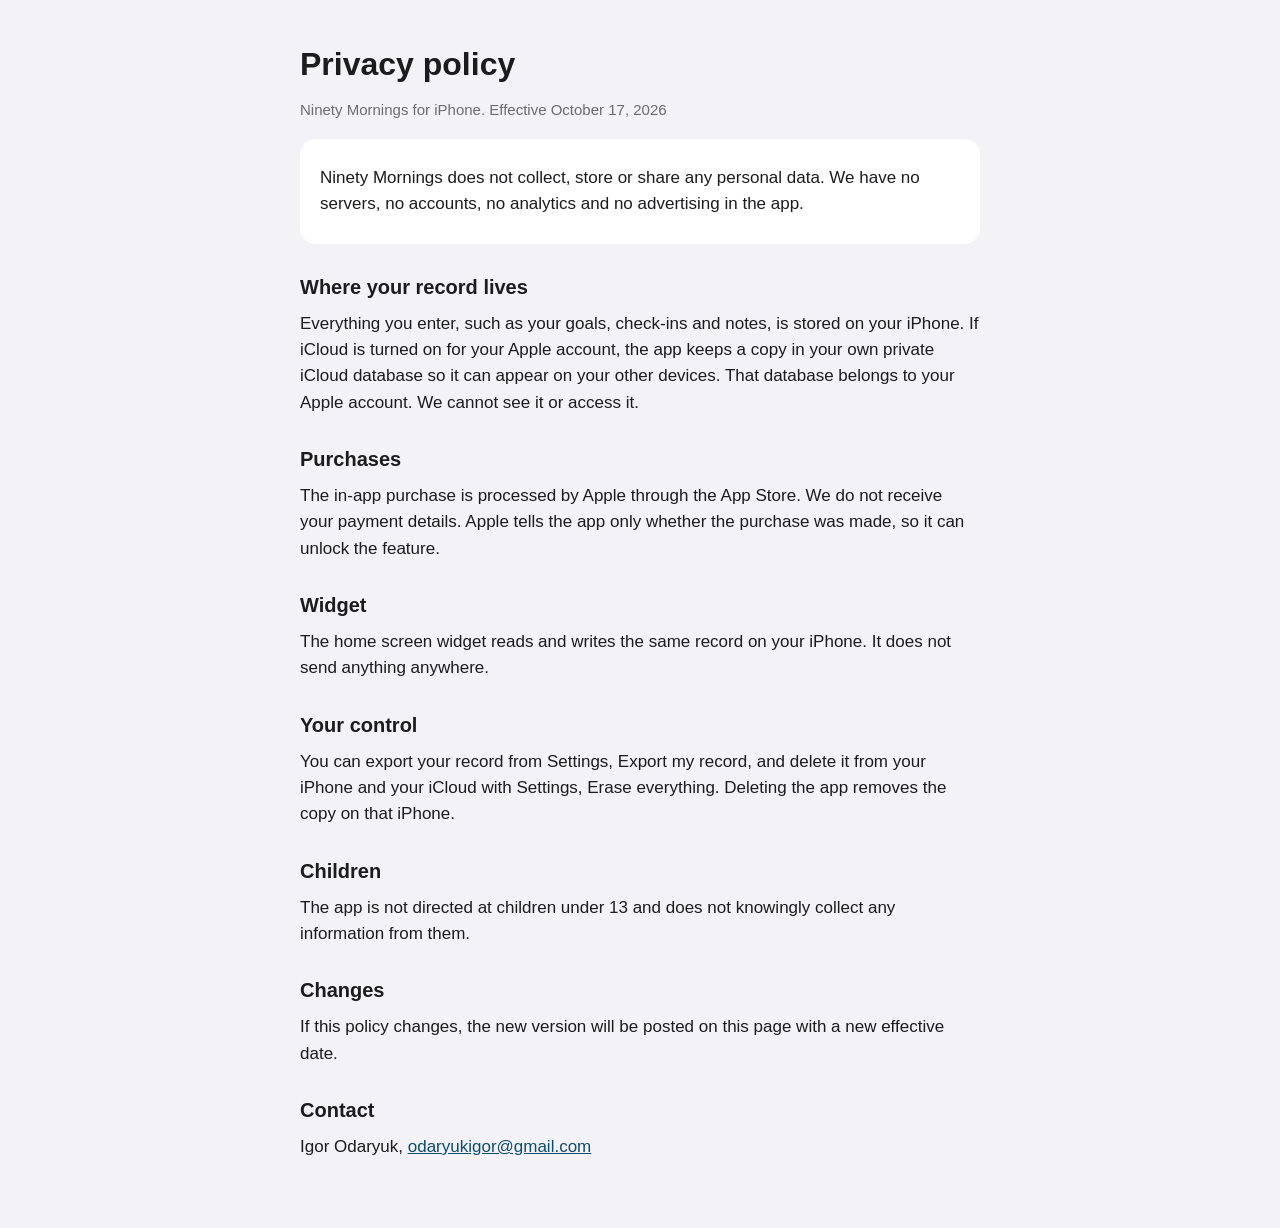
==== privacy.html @ b111d776 "Ninety Mornings support and privacy pages" ====
<!doctype html><html lang="en"><head><meta charset="utf-8"><meta name="viewport" content="width=device-width,initial-scale=1">
<title>Ninety Mornings Privacy Policy</title><link rel="stylesheet" href="style.css"></head><body><main>
<h1>Privacy policy</h1>
<p class="muted">Ninety Mornings for iPhone. Effective October 17, 2026</p>
<div class="card">
<p>Ninety Mornings does not collect, store or share any personal data. We have no servers, no accounts, no analytics and no advertising in the app.</p>
</div>
<h2>Where your record lives</h2>
<p>Everything you enter, such as your goals, check-ins and notes, is stored on your iPhone. If iCloud is turned on for your Apple account, the app keeps a copy in your own private iCloud database so it can appear on your other devices. That database belongs to your Apple account. We cannot see it or access it.</p>
<h2>Purchases</h2>
<p>The in-app purchase is processed by Apple through the App Store. We do not receive your payment details. Apple tells the app only whether the purchase was made, so it can unlock the feature.</p>
<h2>Widget</h2>
<p>The home screen widget reads and writes the same record on your iPhone. It does not send anything anywhere.</p>
<h2>Your control</h2>
<p>You can export your record from Settings, Export my record, and delete it from your iPhone and your iCloud with Settings, Erase everything. Deleting the app removes the copy on that iPhone.</p>
<h2>Children</h2>
<p>The app is not directed at children under 13 and does not knowingly collect any information from them.</p>
<h2>Changes</h2>
<p>If this policy changes, the new version will be posted on this page with a new effective date.</p>
<h2>Contact</h2>
<p>Igor Odaryuk, <a href="mailto:odaryukigor@gmail.com">odaryukigor@gmail.com</a></p>
</main></body></html>
---- style.css ----
:root{--bg:#F2F2F7;--card:#fff;--fg:#1C1C1E;--muted:#6C6C70;--accent:#0E4C6E}
@media (prefers-color-scheme:dark){:root{--bg:#000;--card:#1C1C1E;--fg:#F2F2F7;--muted:#AEAEB2;--accent:#3AA8A4}}
body{margin:0;background:var(--bg);color:var(--fg);font:17px/1.55 -apple-system,BlinkMacSystemFont,"Helvetica Neue",Arial,sans-serif}
main{max-width:680px;margin:0 auto;padding:40px 18px 60px}
h1{font-size:32px;margin:0 0 6px}h2{font-size:20px;margin:28px 0 8px}
.card{background:var(--card);border-radius:16px;padding:18px 20px;margin-top:18px}
p{margin:8px 0}.muted{color:var(--muted);font-size:15px}a{color:var(--accent)}
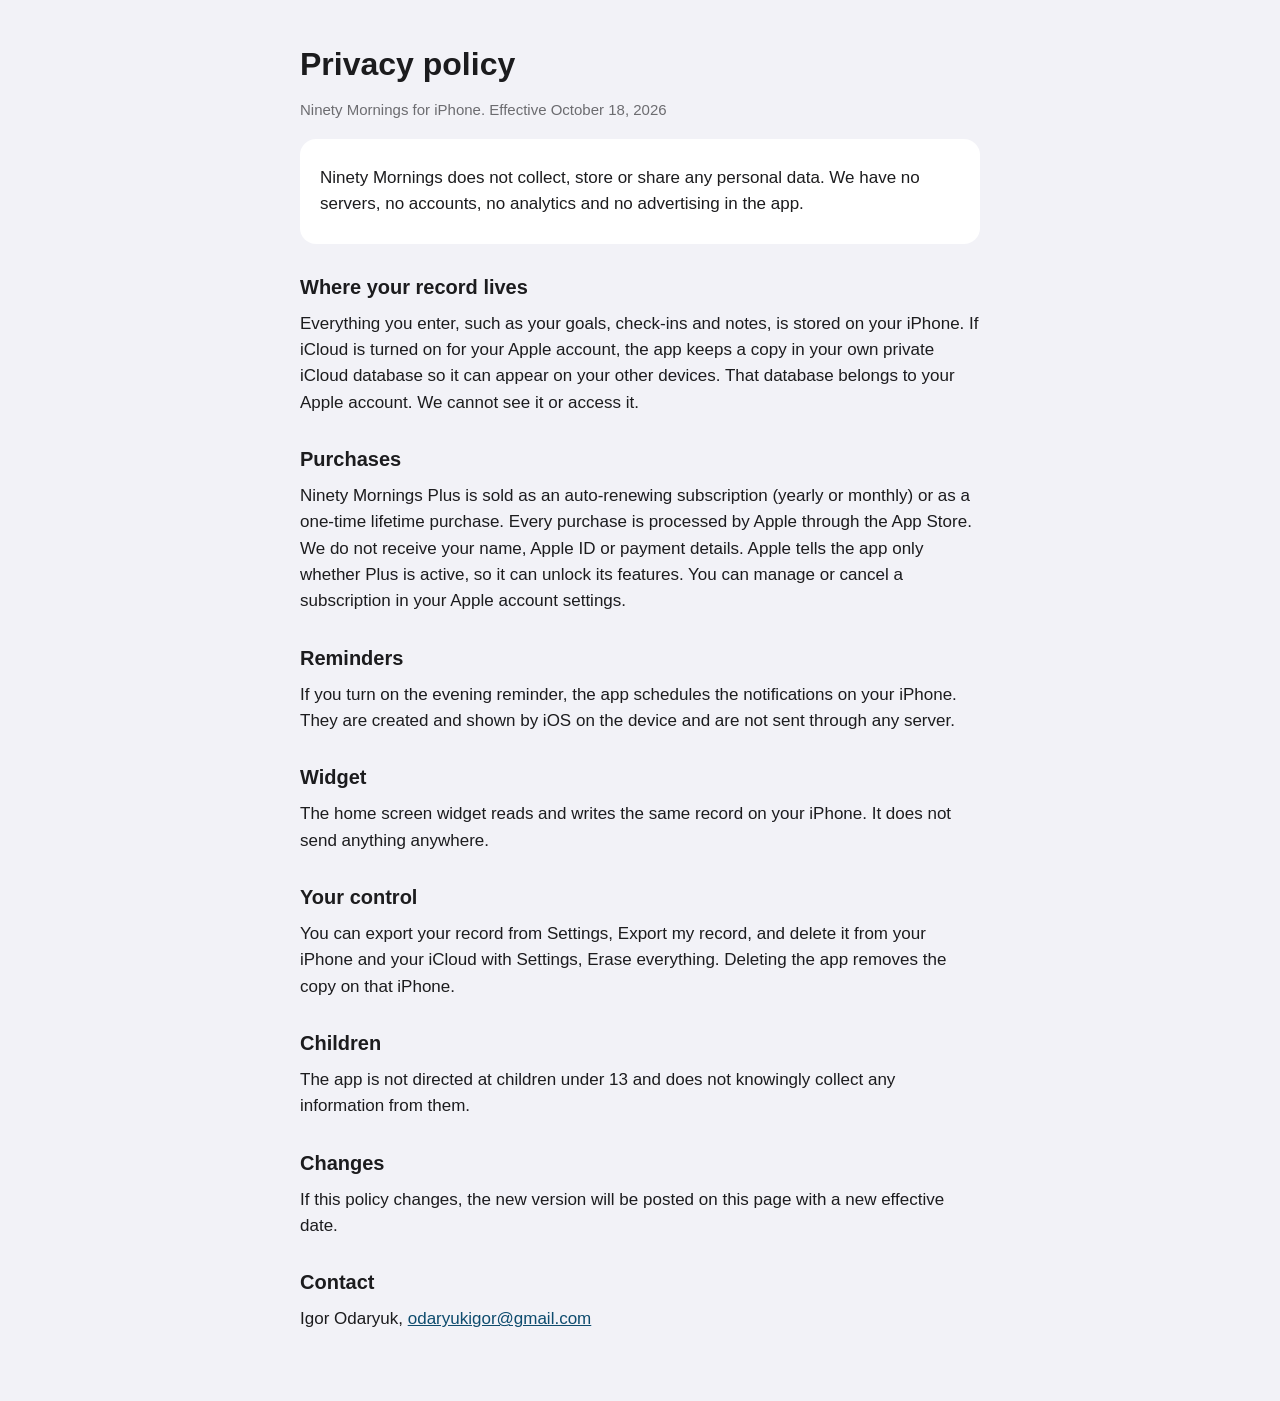
==== commit fbfbf314: "Privacy policy: Plus subscription and local reminders" ====
--- a/privacy.html
+++ b/privacy.html
@@ -1,14 +1,16 @@
 <!doctype html><html lang="en"><head><meta charset="utf-8"><meta name="viewport" content="width=device-width,initial-scale=1">
 <title>Ninety Mornings Privacy Policy</title><link rel="stylesheet" href="style.css"></head><body><main>
 <h1>Privacy policy</h1>
-<p class="muted">Ninety Mornings for iPhone. Effective October 17, 2026</p>
+<p class="muted">Ninety Mornings for iPhone. Effective October 18, 2026</p>
 <div class="card">
 <p>Ninety Mornings does not collect, store or share any personal data. We have no servers, no accounts, no analytics and no advertising in the app.</p>
 </div>
 <h2>Where your record lives</h2>
 <p>Everything you enter, such as your goals, check-ins and notes, is stored on your iPhone. If iCloud is turned on for your Apple account, the app keeps a copy in your own private iCloud database so it can appear on your other devices. That database belongs to your Apple account. We cannot see it or access it.</p>
 <h2>Purchases</h2>
-<p>The in-app purchase is processed by Apple through the App Store. We do not receive your payment details. Apple tells the app only whether the purchase was made, so it can unlock the feature.</p>
+<p>Ninety Mornings Plus is sold as an auto-renewing subscription (yearly or monthly) or as a one-time lifetime purchase. Every purchase is processed by Apple through the App Store. We do not receive your name, Apple ID or payment details. Apple tells the app only whether Plus is active, so it can unlock its features. You can manage or cancel a subscription in your Apple account settings.</p>
+<h2>Reminders</h2>
+<p>If you turn on the evening reminder, the app schedules the notifications on your iPhone. They are created and shown by iOS on the device and are not sent through any server.</p>
 <h2>Widget</h2>
 <p>The home screen widget reads and writes the same record on your iPhone. It does not send anything anywhere.</p>
 <h2>Your control</h2>
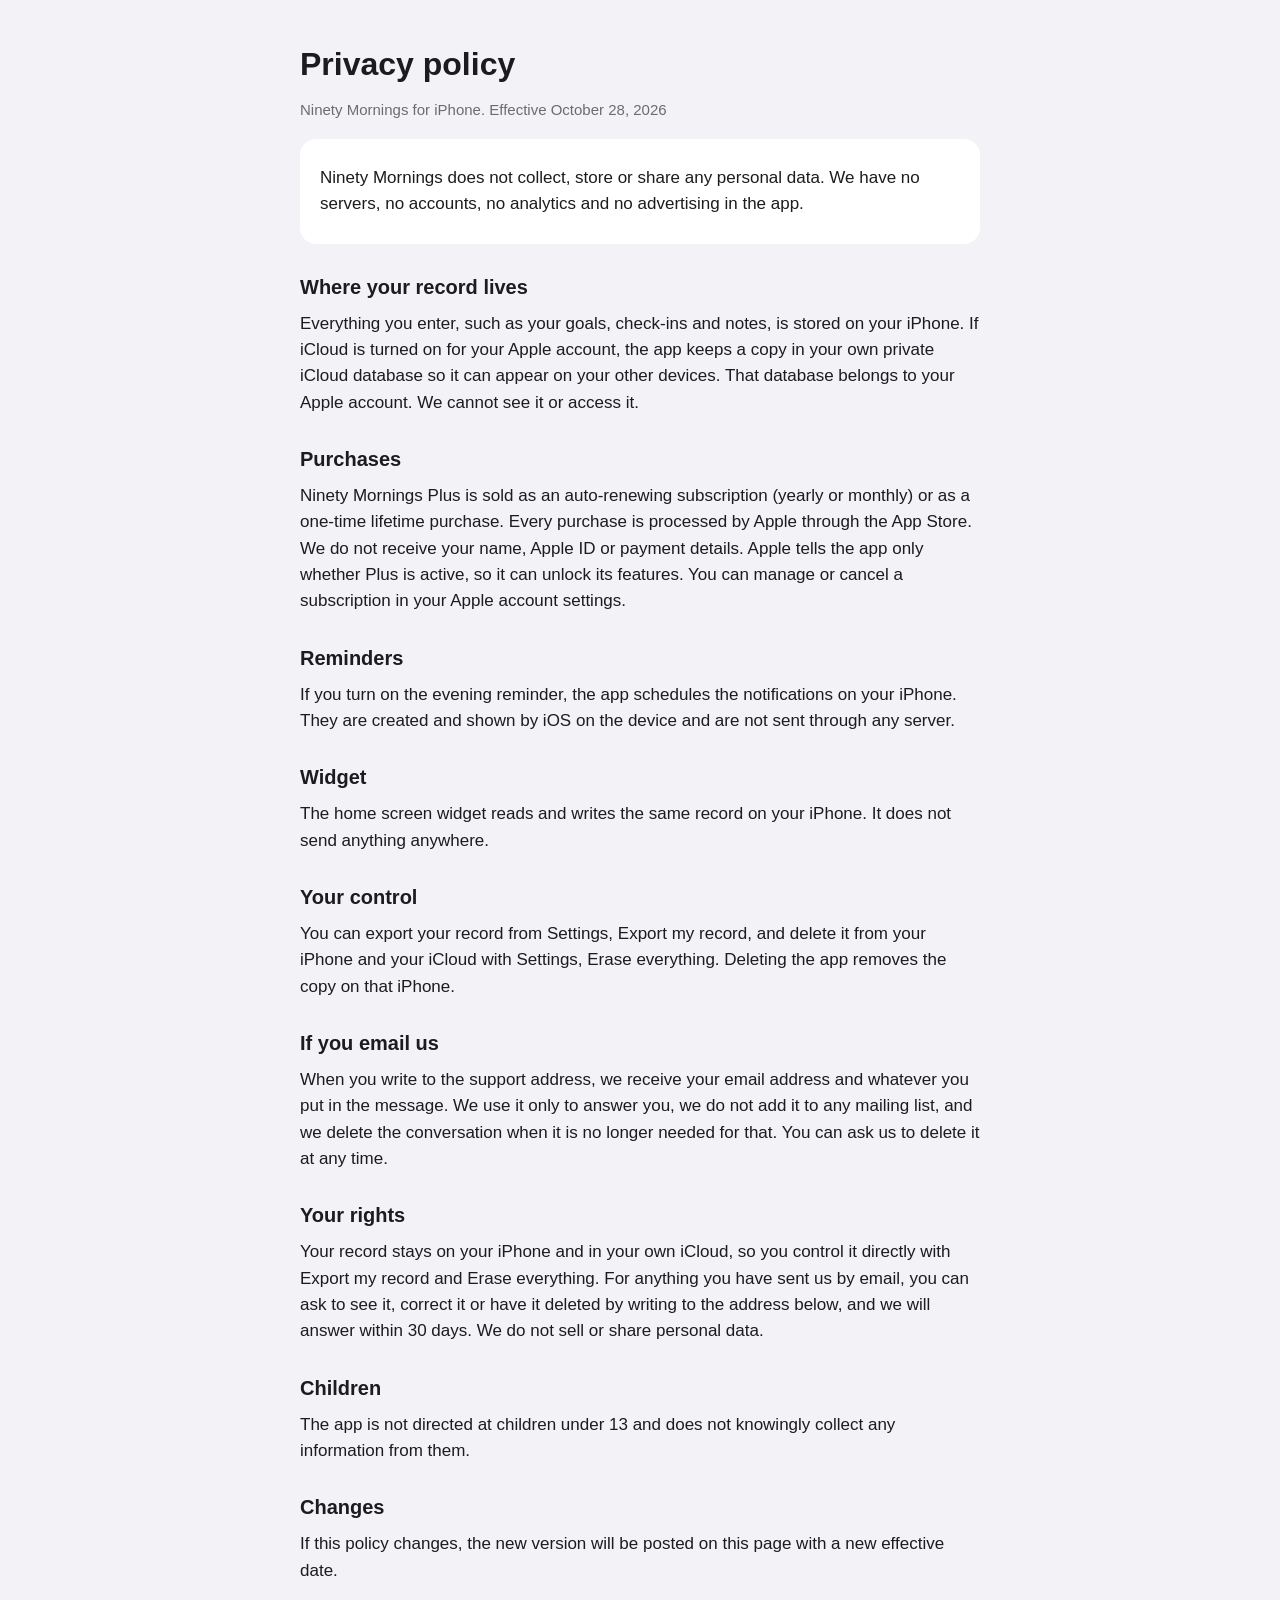
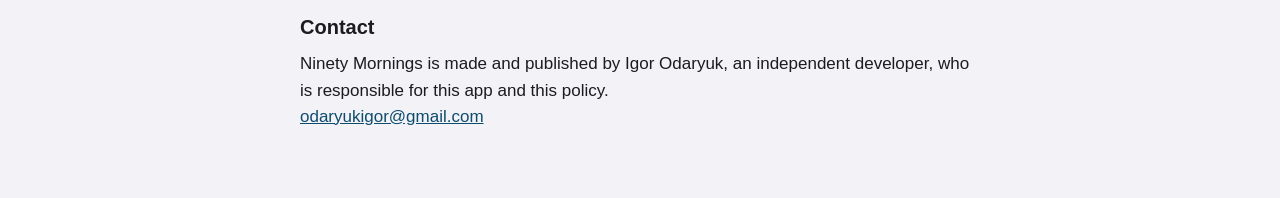
==== commit 1aa33684: "Support: Plus purchases and cancelling; privacy: developer, email and rights sections" ====
--- a/privacy.html
+++ b/privacy.html
@@ -1,7 +1,7 @@
 <!doctype html><html lang="en"><head><meta charset="utf-8"><meta name="viewport" content="width=device-width,initial-scale=1">
 <title>Ninety Mornings Privacy Policy</title><link rel="stylesheet" href="style.css"></head><body><main>
 <h1>Privacy policy</h1>
-<p class="muted">Ninety Mornings for iPhone. Effective October 18, 2026</p>
+<p class="muted">Ninety Mornings for iPhone. Effective October 28, 2026</p>
 <div class="card">
 <p>Ninety Mornings does not collect, store or share any personal data. We have no servers, no accounts, no analytics and no advertising in the app.</p>
 </div>
@@ -15,10 +15,14 @@
 <p>The home screen widget reads and writes the same record on your iPhone. It does not send anything anywhere.</p>
 <h2>Your control</h2>
 <p>You can export your record from Settings, Export my record, and delete it from your iPhone and your iCloud with Settings, Erase everything. Deleting the app removes the copy on that iPhone.</p>
+<h2>If you email us</h2>
+<p>When you write to the support address, we receive your email address and whatever you put in the message. We use it only to answer you, we do not add it to any mailing list, and we delete the conversation when it is no longer needed for that. You can ask us to delete it at any time.</p>
+<h2>Your rights</h2>
+<p>Your record stays on your iPhone and in your own iCloud, so you control it directly with Export my record and Erase everything. For anything you have sent us by email, you can ask to see it, correct it or have it deleted by writing to the address below, and we will answer within 30 days. We do not sell or share personal data.</p>
 <h2>Children</h2>
 <p>The app is not directed at children under 13 and does not knowingly collect any information from them.</p>
 <h2>Changes</h2>
 <p>If this policy changes, the new version will be posted on this page with a new effective date.</p>
 <h2>Contact</h2>
-<p>Igor Odaryuk, <a href="mailto:odaryukigor@gmail.com">odaryukigor@gmail.com</a></p>
+<p>Ninety Mornings is made and published by Igor Odaryuk, an independent developer, who is responsible for this app and this policy.<br><a href="mailto:odaryukigor@gmail.com">odaryukigor@gmail.com</a></p>
 </main></body></html>
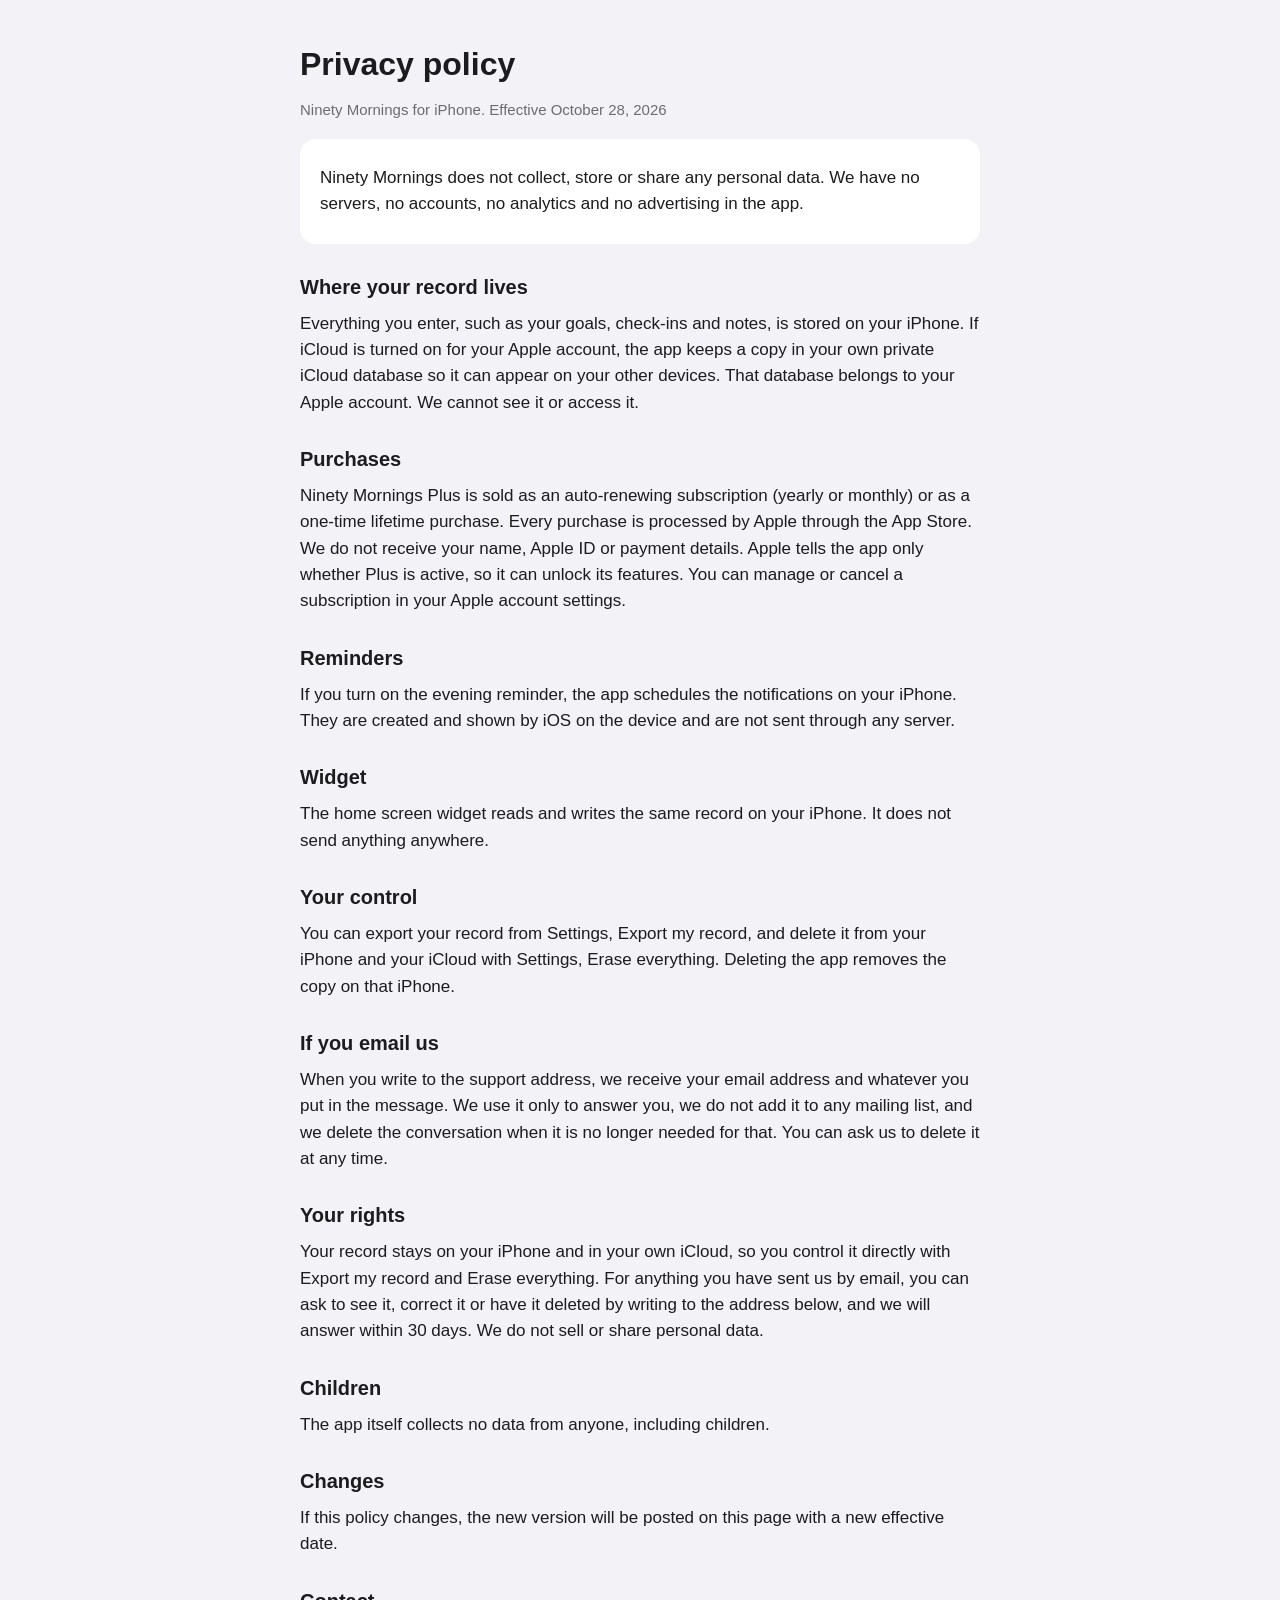
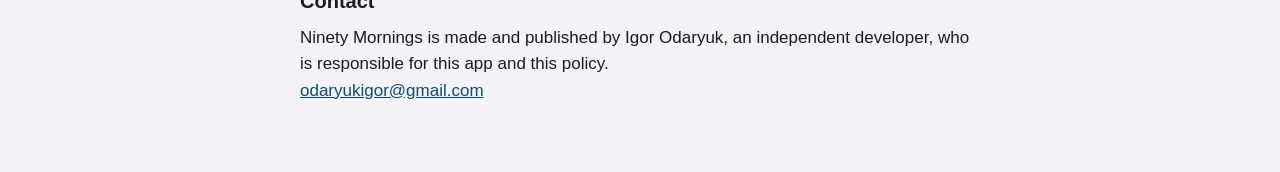
==== commit eebd5819: "Privacy: children section matches the app" ====
--- a/privacy.html
+++ b/privacy.html
@@ -20,7 +20,7 @@
 <h2>Your rights</h2>
 <p>Your record stays on your iPhone and in your own iCloud, so you control it directly with Export my record and Erase everything. For anything you have sent us by email, you can ask to see it, correct it or have it deleted by writing to the address below, and we will answer within 30 days. We do not sell or share personal data.</p>
 <h2>Children</h2>
-<p>The app is not directed at children under 13 and does not knowingly collect any information from them.</p>
+<p>The app itself collects no data from anyone, including children.</p>
 <h2>Changes</h2>
 <p>If this policy changes, the new version will be posted on this page with a new effective date.</p>
 <h2>Contact</h2>
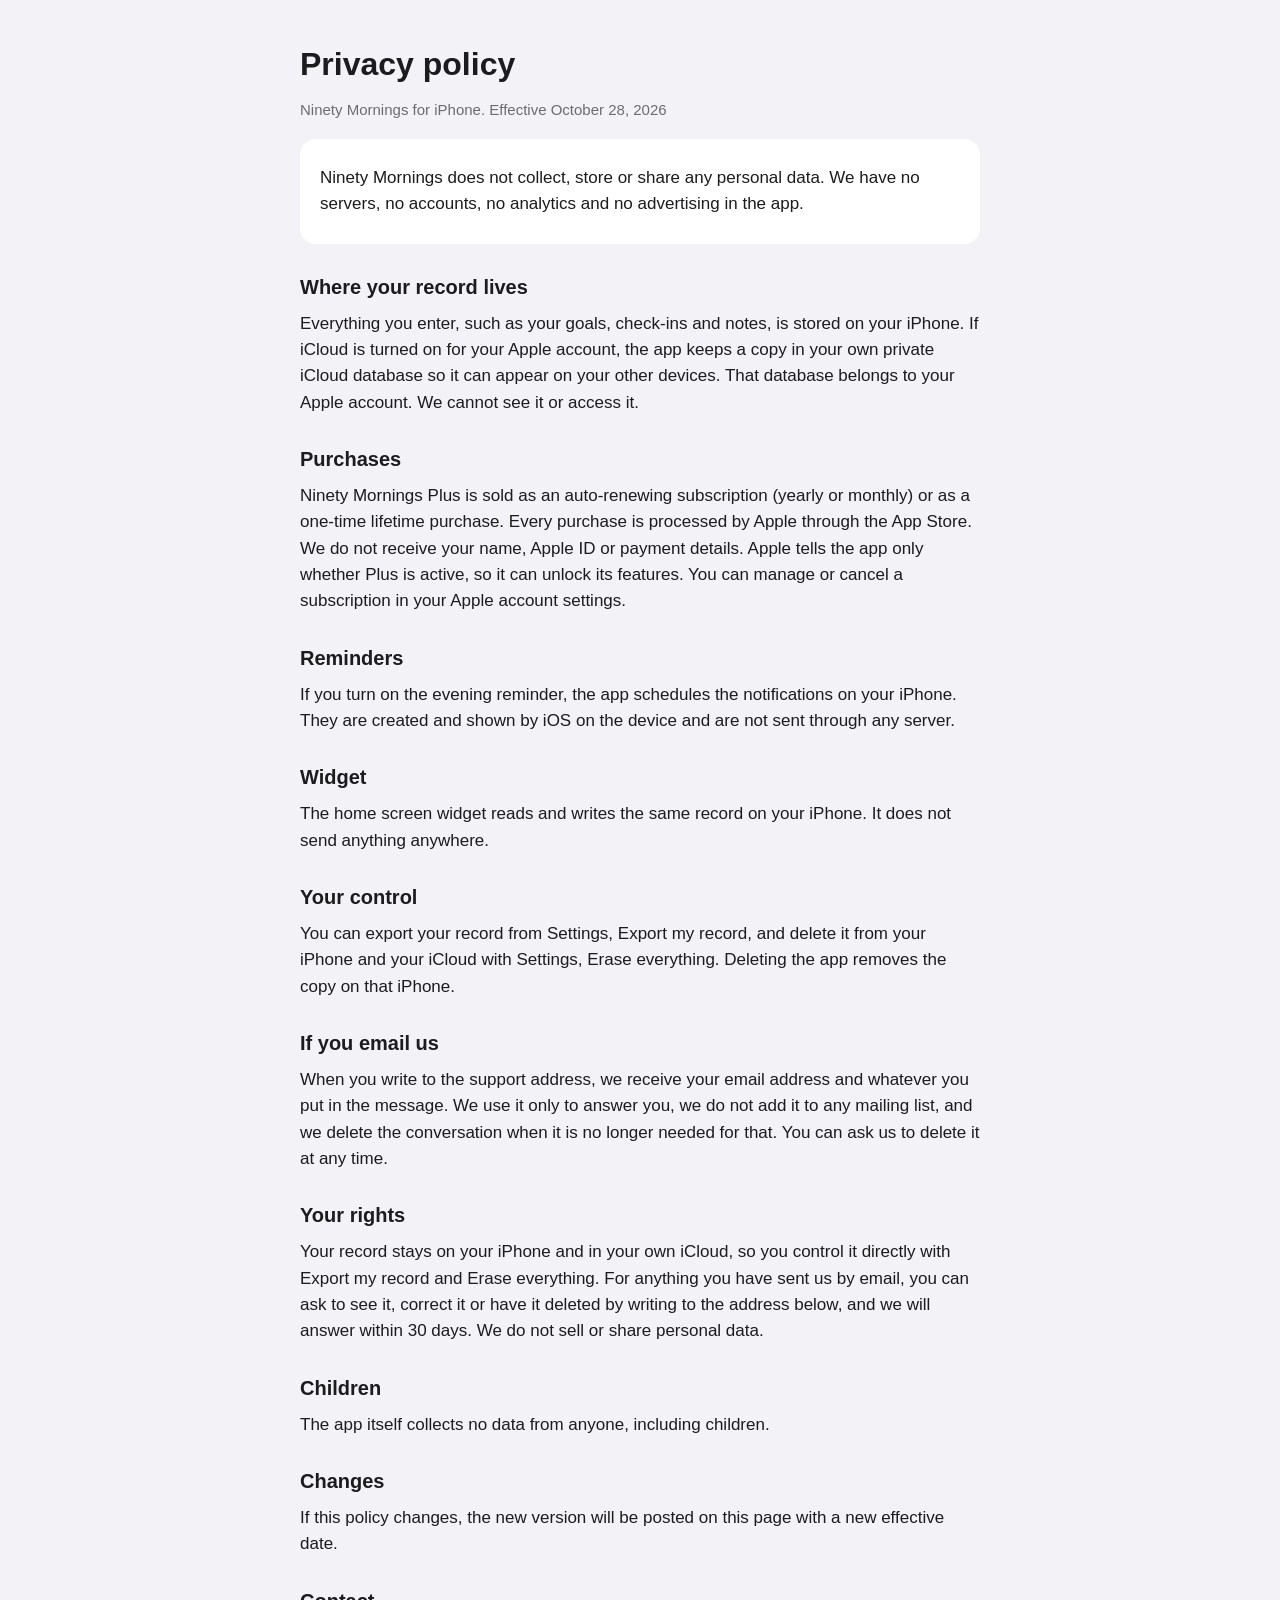
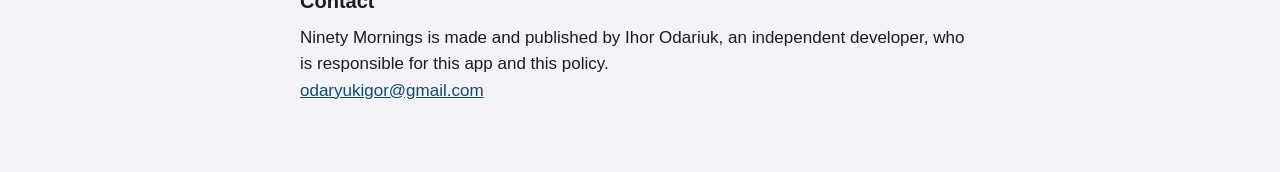
==== commit 31b524eb: "Developer name as in passport" ====
--- a/privacy.html
+++ b/privacy.html
@@ -24,5 +24,5 @@
 <h2>Changes</h2>
 <p>If this policy changes, the new version will be posted on this page with a new effective date.</p>
 <h2>Contact</h2>
-<p>Ninety Mornings is made and published by Igor Odaryuk, an independent developer, who is responsible for this app and this policy.<br><a href="mailto:odaryukigor@gmail.com">odaryukigor@gmail.com</a></p>
+<p>Ninety Mornings is made and published by Ihor Odariuk, an independent developer, who is responsible for this app and this policy.<br><a href="mailto:odaryukigor@gmail.com">odaryukigor@gmail.com</a></p>
 </main></body></html>
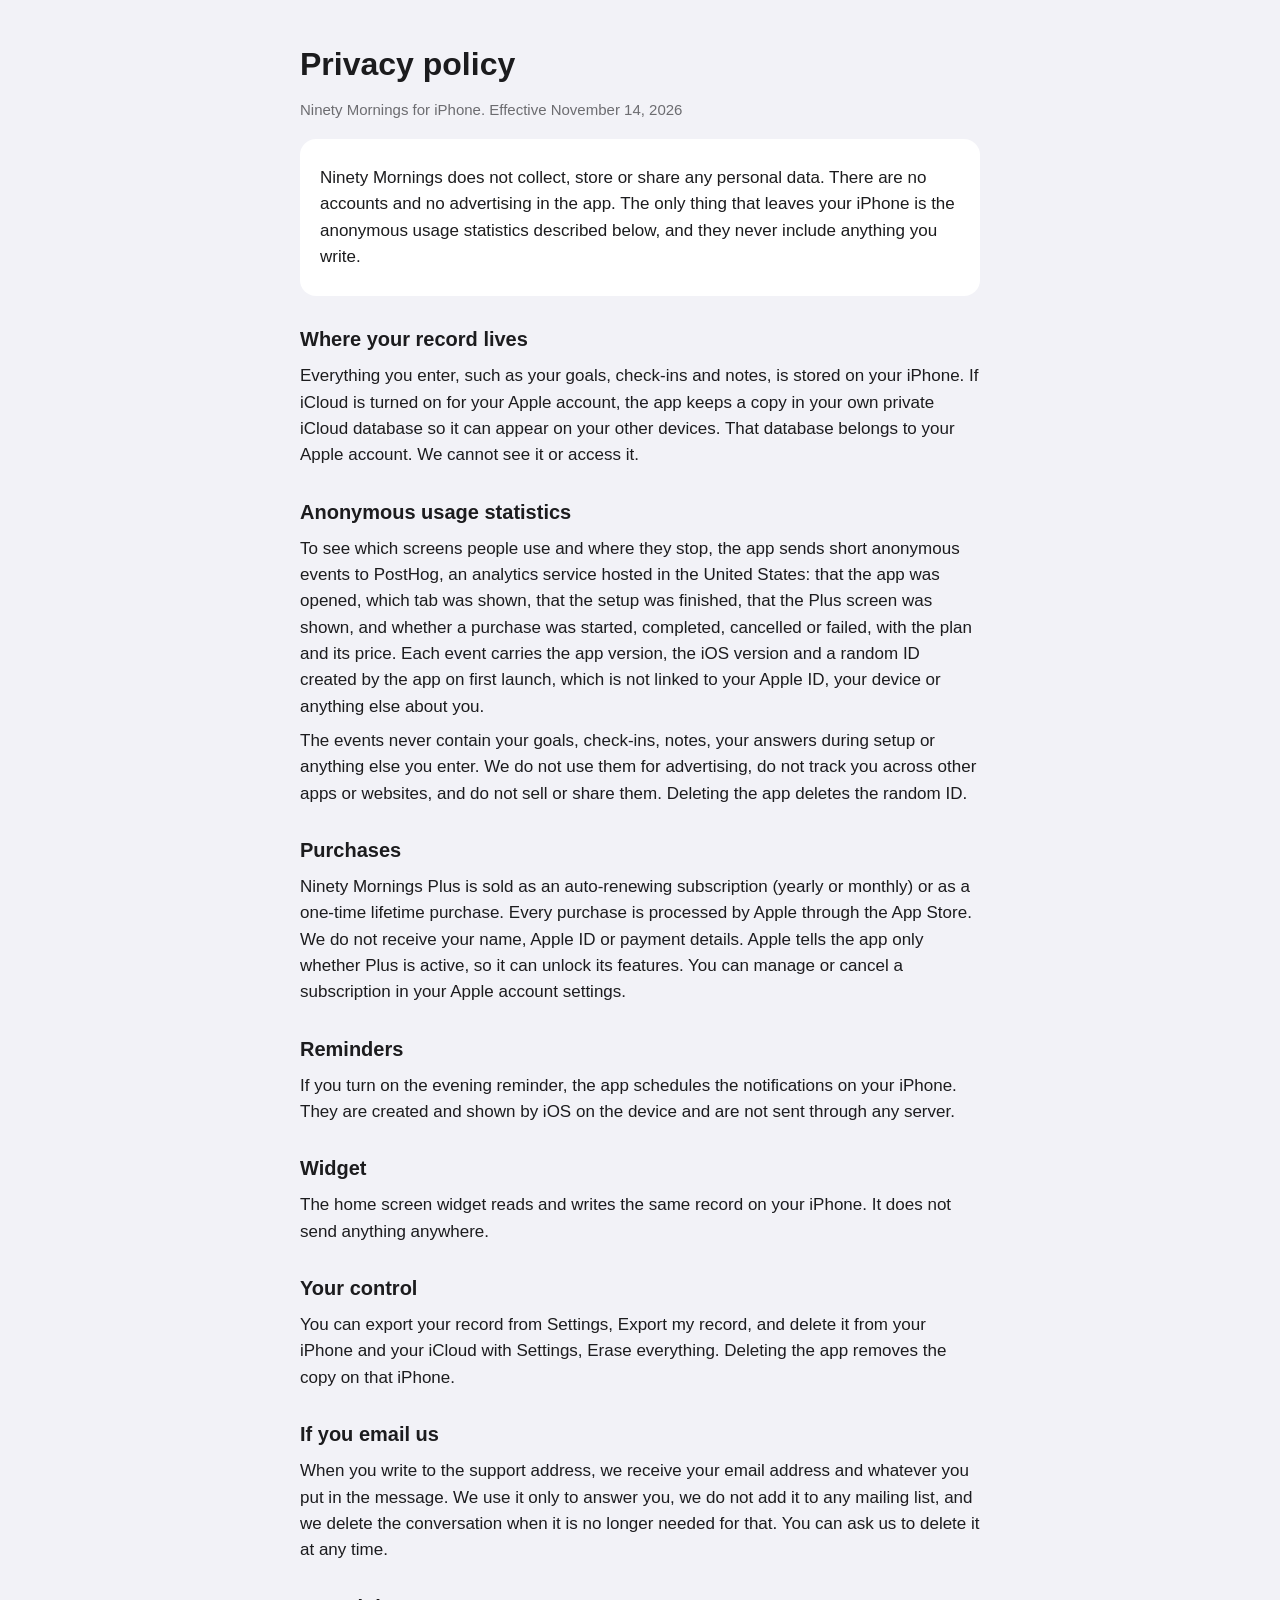
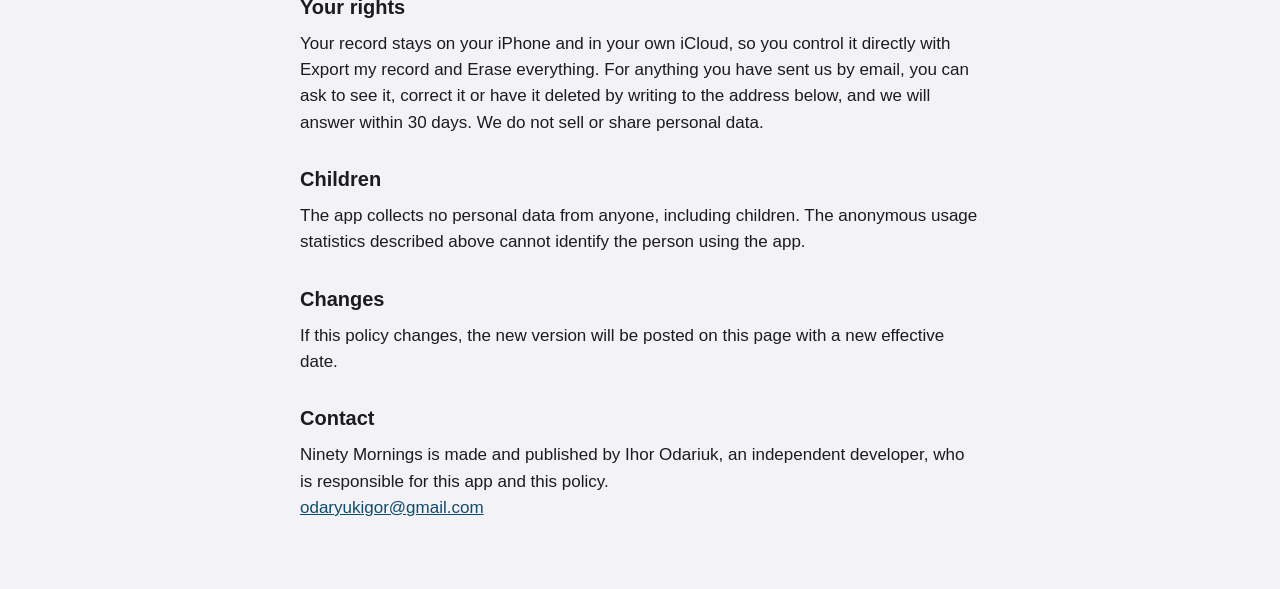
==== commit 0b5280ce: "Describe anonymous usage statistics" ====
--- a/privacy.html
+++ b/privacy.html
@@ -1,12 +1,15 @@
 <!doctype html><html lang="en"><head><meta charset="utf-8"><meta name="viewport" content="width=device-width,initial-scale=1">
 <title>Ninety Mornings Privacy Policy</title><link rel="stylesheet" href="style.css"></head><body><main>
 <h1>Privacy policy</h1>
-<p class="muted">Ninety Mornings for iPhone. Effective October 28, 2026</p>
+<p class="muted">Ninety Mornings for iPhone. Effective November 14, 2026</p>
 <div class="card">
-<p>Ninety Mornings does not collect, store or share any personal data. We have no servers, no accounts, no analytics and no advertising in the app.</p>
+<p>Ninety Mornings does not collect, store or share any personal data. There are no accounts and no advertising in the app. The only thing that leaves your iPhone is the anonymous usage statistics described below, and they never include anything you write.</p>
 </div>
 <h2>Where your record lives</h2>
 <p>Everything you enter, such as your goals, check-ins and notes, is stored on your iPhone. If iCloud is turned on for your Apple account, the app keeps a copy in your own private iCloud database so it can appear on your other devices. That database belongs to your Apple account. We cannot see it or access it.</p>
+<h2>Anonymous usage statistics</h2>
+<p>To see which screens people use and where they stop, the app sends short anonymous events to PostHog, an analytics service hosted in the United States: that the app was opened, which tab was shown, that the setup was finished, that the Plus screen was shown, and whether a purchase was started, completed, cancelled or failed, with the plan and its price. Each event carries the app version, the iOS version and a random ID created by the app on first launch, which is not linked to your Apple ID, your device or anything else about you.</p>
+<p>The events never contain your goals, check-ins, notes, your answers during setup or anything else you enter. We do not use them for advertising, do not track you across other apps or websites, and do not sell or share them. Deleting the app deletes the random ID.</p>
 <h2>Purchases</h2>
 <p>Ninety Mornings Plus is sold as an auto-renewing subscription (yearly or monthly) or as a one-time lifetime purchase. Every purchase is processed by Apple through the App Store. We do not receive your name, Apple ID or payment details. Apple tells the app only whether Plus is active, so it can unlock its features. You can manage or cancel a subscription in your Apple account settings.</p>
 <h2>Reminders</h2>
@@ -20,7 +23,7 @@
 <h2>Your rights</h2>
 <p>Your record stays on your iPhone and in your own iCloud, so you control it directly with Export my record and Erase everything. For anything you have sent us by email, you can ask to see it, correct it or have it deleted by writing to the address below, and we will answer within 30 days. We do not sell or share personal data.</p>
 <h2>Children</h2>
-<p>The app itself collects no data from anyone, including children.</p>
+<p>The app collects no personal data from anyone, including children. The anonymous usage statistics described above cannot identify the person using the app.</p>
 <h2>Changes</h2>
 <p>If this policy changes, the new version will be posted on this page with a new effective date.</p>
 <h2>Contact</h2>
